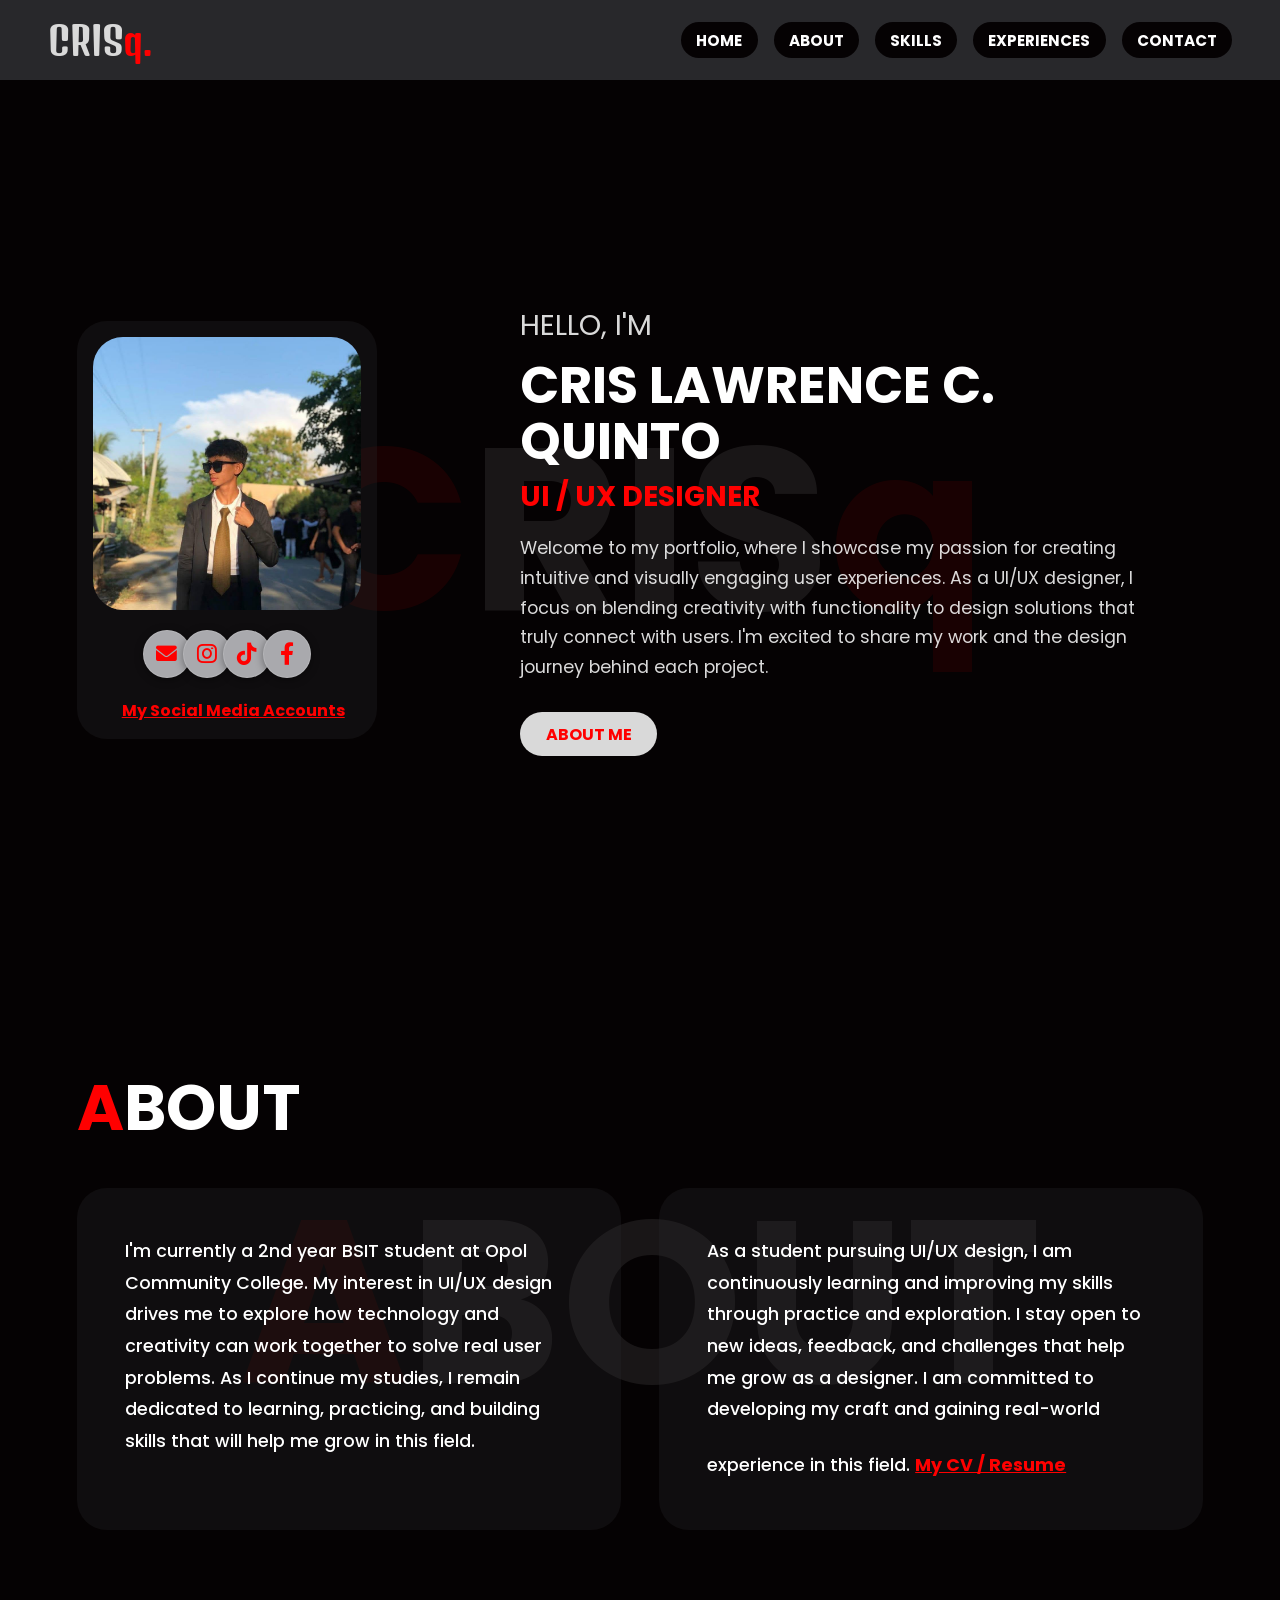
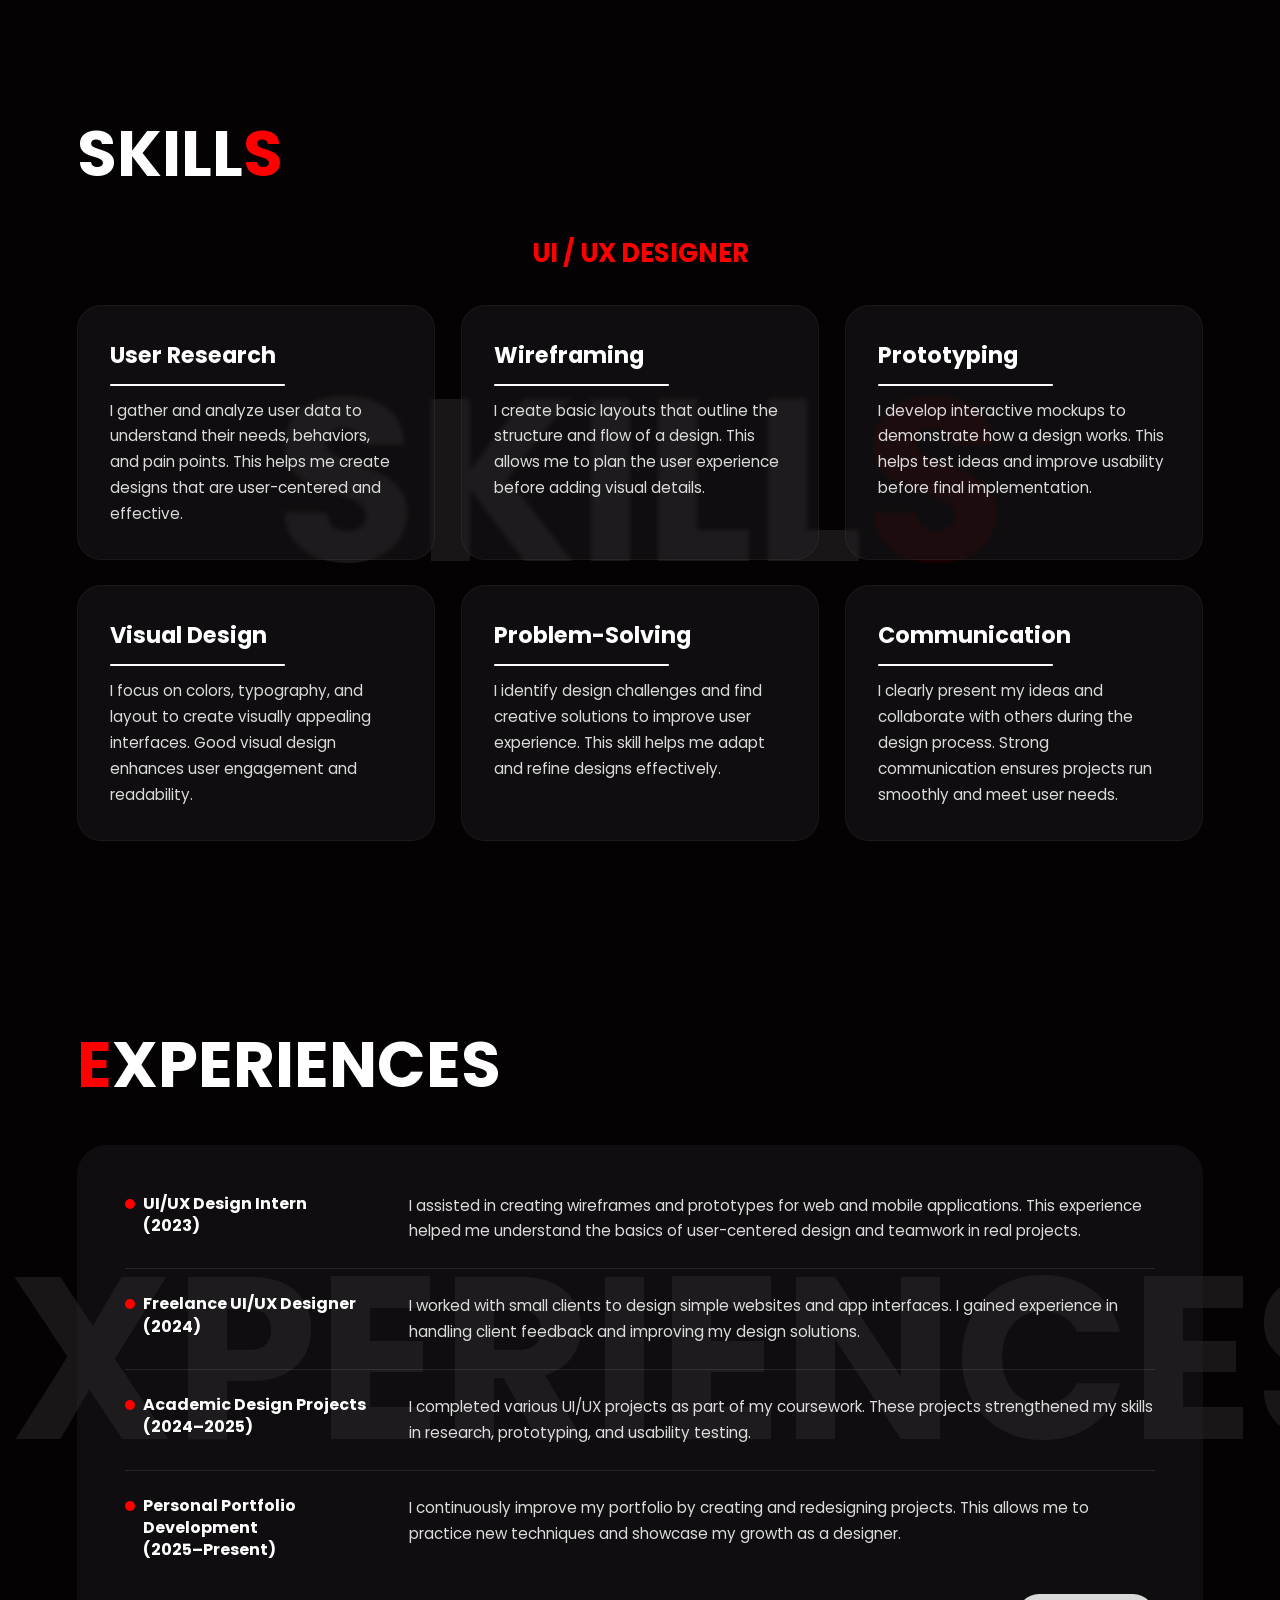
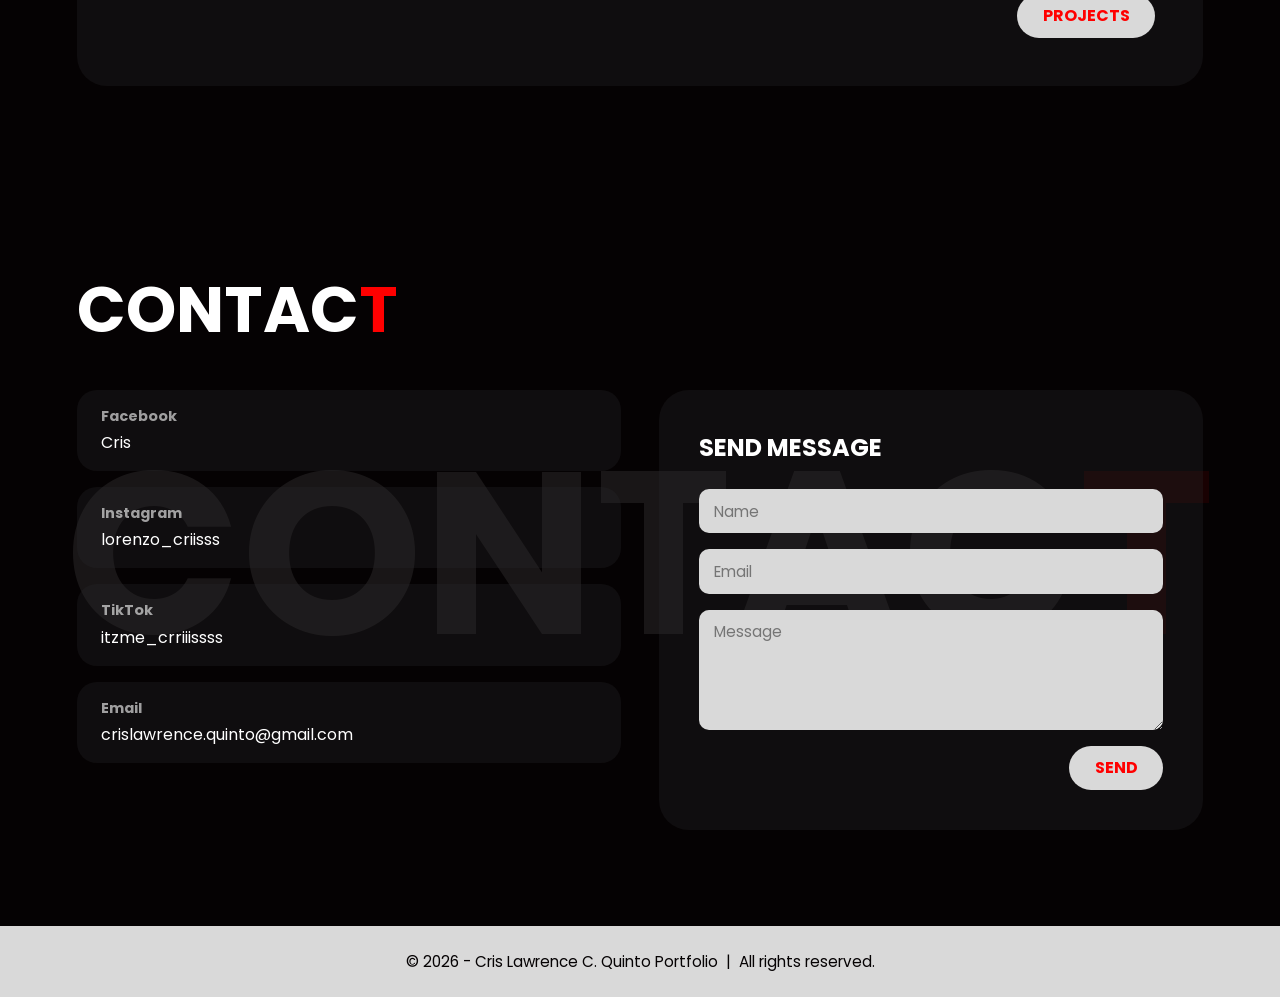
==== index.html @ 96221422 "first commit" ====
<!doctype html>
<html lang="en">
  <head>
    <meta charset="UTF-8" />
    <meta name="viewport" content="width=device-width, initial-scale=1.0" />
    <title>Cris Lawrence C. Quinto — UI/UX Designer</title>
    <!-- Google Fonts + Font Awesome 6 (free CDN) -->
    <link
      href="https://fonts.googleapis.com/css2?family=Poppins:wght@400;700&family=Denk+One&display=swap"
      rel="stylesheet"
    />
    <link
      rel="stylesheet"
      href="https://cdnjs.cloudflare.com/ajax/libs/font-awesome/6.0.0-beta3/css/all.min.css"
    />
    <link rel="stylesheet" href="styles.css" />
  </head>
  <body>
    <!-- NAV -->
    <nav>
      <a href="#home" class="logo">CRIS<span>q.</span></a>
      <div class="nav-links">
        <a href="#home">HOME</a>
        <a href="#about">ABOUT</a>
        <a href="#skills">SKILLS</a>
        <a href="#experiences">EXPERIENCES</a>
        <a href="#contact">CONTACT</a>
      </div>
      <button
        class="hamburger"
        onclick="document.getElementById('mobileMenu').classList.add('open')"
        aria-label="Open menu"
      >
        <span></span><span></span><span></span>
      </button>
    </nav>

    <div class="mobile-menu" id="mobileMenu">
      <button
        class="mobile-close"
        onclick="document.getElementById('mobileMenu').classList.remove('open')"
        aria-label="Close menu"
      >
        ✕
      </button>
      <a
        href="#home"
        onclick="document.getElementById('mobileMenu').classList.remove('open')"
        >HOME</a
      >
      <a
        href="#about"
        onclick="document.getElementById('mobileMenu').classList.remove('open')"
        >ABOUT</a
      >
      <a
        href="#skills"
        onclick="document.getElementById('mobileMenu').classList.remove('open')"
        >SKILLS</a
      >
      <a
        href="#experiences"
        onclick="document.getElementById('mobileMenu').classList.remove('open')"
        >EXPERIENCES</a
      >
      <a
        href="#contact"
        onclick="document.getElementById('mobileMenu').classList.remove('open')"
        >CONTACT</a
      >
    </div>

    <section id="home">
      <div class="watermark">
        <span class="r">C</span>RIS<span class="r">q</span>
      </div>
      <div class="user-inner section-content">
        <div class="user-photo">
          <img src="images/profileimg.jpg" alt="Cris Lawrence C. Quinto" />
          <div class="social-cluster">
            <a
              href="mailto:crislawrence.quinto@gmail.com"
              class="social-icon-link email-icon"
              aria-label="Gmail"
              target="_blank"
              rel="noopener noreferrer"
            >
              <i class="fas fa-envelope"></i>
            </a>
            <a
              href="https://instagram.com/lorenzo_criisss"
              class="social-icon-link"
              aria-label="Instagram"
              target="_blank"
              rel="noopener noreferrer"
            >
              <i class="fab fa-instagram"></i>
            </a>
            <a
              href="https://tiktok.com/@itzme_crriiissss"
              class="social-icon-link"
              aria-label="TikTok"
              target="_blank"
              rel="noopener noreferrer"
            >
              <i class="fab fa-tiktok"></i>
            </a>
            <a
              href="https://facebook.com/Cris"
              class="social-icon-link"
              aria-label="Facebook"
              target="_blank"
              rel="noopener noreferrer"
            >
              <i class="fab fa-facebook-f"></i>
            </a>
          </div>
          <a href="#contact" class="social-link">My Social Media Accounts</a>
        </div>
        <div class="user-text">
          <p class="greeting">HELLO, I'M</p>
          <h1>CRIS LAWRENCE C. QUINTO</h1>
          <p class="role">UI / UX DESIGNER</p>
          <p class="bio">
            Welcome to my portfolio, where I showcase my passion for creating
            intuitive and visually engaging user experiences. As a UI/UX
            designer, I focus on blending creativity with functionality to
            design solutions that truly connect with users. I'm excited to share
            my work and the design journey behind each project.
          </p>
          <div class="user-actions">
            <a href="#about" class="btn">ABOUT ME</a>
          </div>
        </div>
      </div>
    </section>

    <!-- ABOUT -->
    <section id="about">
      <div class="watermark"><span class="r">A</span>BOUT</div>
      <div class="section-content">
        <h2 class="section-title"><span class="r">A</span>BOUT</h2>
        <div class="about-grid">
          <div class="card">
            I'm currently a 2nd year BSIT student at Opol Community College. My
            interest in UI/UX design drives me to explore how technology and
            creativity can work together to solve real user problems. As I
            continue my studies, I remain dedicated to learning, practicing, and
            building skills that will help me grow in this field.
          </div>
          <div class="card">
            As a student pursuing UI/UX design, I am continuously learning and
            improving my skills through practice and exploration. I stay open to
            new ideas, feedback, and challenges that help me grow as a designer.
            I am committed to developing my craft and gaining real-world
            experience in this field.
            <a href="./resume.html" class="cv-link">My CV / Resume</a>
          </div>
        </div>
      </div>
    </section>

    <!-- SKILLS SECTION -->
    <section id="skills">
      <div class="watermark"><span>SKILL</span><span class="r">S</span></div>
      <div class="section-content">
        <h2 class="section-title">SKILL<span class="r">S</span></h2>
        <p class="skills-subtitle">UI / UX DESIGNER</p>
        <div class="skills-grid">
          <!-- User Research Card + image -->
          <div class="skill-card">
            <h3>User Research</h3>
            <div class="skill-divider"></div>
            <p>
              I gather and analyze user data to understand their needs,
              behaviors, and pain points. This helps me create designs that are
              user-centered and effective.
            </p>
            <div class="skill-image-overlay">
              <img
                src="images/User Research.jpg"
                alt="User Research visualization"
              />
            </div>
          </div>
          <!-- Wireframing Card -->
          <div class="skill-card">
            <h3>Wireframing</h3>
            <div class="skill-divider"></div>
            <p>
              I create basic layouts that outline the structure and flow of a
              design. This allows me to plan the user experience before adding
              visual details.
            </p>
            <div class="skill-image-overlay">
              <img src="images/Wireframing.jpg" alt="Wireframing concept" />
            </div>
          </div>
          <!-- Prototyping Card -->
          <div class="skill-card">
            <h3>Prototyping</h3>
            <div class="skill-divider"></div>
            <p>
              I develop interactive mockups to demonstrate how a design works.
              This helps test ideas and improve usability before final
              implementation.
            </p>
            <div class="skill-image-overlay">
              <img src="images/Prototyping.jpg" alt="Prototyping demo" />
            </div>
          </div>
          <!-- Visual Design Card -->
          <div class="skill-card">
            <h3>Visual Design</h3>
            <div class="skill-divider"></div>
            <p>
              I focus on colors, typography, and layout to create visually
              appealing interfaces. Good visual design enhances user engagement
              and readability.
            </p>
            <div class="skill-image-overlay">
              <img
                src="images/visualdesign.jpg"
                alt="Visual design inspiration"
              />
            </div>
          </div>
          <!-- Problem-Solving Card -->
          <div class="skill-card">
            <h3>Problem-Solving</h3>
            <div class="skill-divider"></div>
            <p>
              I identify design challenges and find creative solutions to
              improve user experience. This skill helps me adapt and refine
              designs effectively.
            </p>
            <div class="skill-image-overlay">
              <img
                src="images/Problem-Solving.jpg"
                alt="Problem solving approach"
              />
            </div>
          </div>
          <!-- Communication Card -->
          <div class="skill-card">
            <h3>Communication</h3>
            <div class="skill-divider"></div>
            <p>
              I clearly present my ideas and collaborate with others during the
              design process. Strong communication ensures projects run smoothly
              and meet user needs.
            </p>
            <div class="skill-image-overlay">
              <img
                src="images/Communication.jpg"
                alt="Communication & teamwork"
              />
            </div>
          </div>
        </div>
      </div>
    </section>

    <!-- EXPERIENCES -->
    <section id="experiences">
      <div class="watermark"><span class="r">E</span>XPERIENCES</div>
      <div class="section-content">
        <h2 class="section-title"><span class="r">E</span>XPERIENCES</h2>
        <div class="exp-container">
          <div class="exp-list">
            <div class="exp-item">
              <div class="exp-left">
                <div class="exp-dot"></div>
                <div class="exp-title">UI/UX Design Intern<br />(2023)</div>
              </div>
              <p class="exp-desc">
                I assisted in creating wireframes and prototypes for web and
                mobile applications. This experience helped me understand the
                basics of user-centered design and teamwork in real projects.
              </p>
            </div>
            <div class="exp-item">
              <div class="exp-left">
                <div class="exp-dot"></div>
                <div class="exp-title">
                  Freelance UI/UX Designer<br />(2024)
                </div>
              </div>
              <p class="exp-desc">
                I worked with small clients to design simple websites and app
                interfaces. I gained experience in handling client feedback and
                improving my design solutions.
              </p>
            </div>
            <div class="exp-item">
              <div class="exp-left">
                <div class="exp-dot"></div>
                <div class="exp-title">
                  Academic Design Projects<br />(2024–2025)
                </div>
              </div>
              <p class="exp-desc">
                I completed various UI/UX projects as part of my coursework.
                These projects strengthened my skills in research, prototyping,
                and usability testing.
              </p>
            </div>
            <div class="exp-item">
              <div class="exp-left">
                <div class="exp-dot"></div>
                <div class="exp-title">
                  Personal Portfolio Development<br />(2025–Present)
                </div>
              </div>
              <p class="exp-desc">
                I continuously improve my portfolio by creating and redesigning
                projects. This allows me to practice new techniques and showcase
                my growth as a designer.
              </p>
            </div>
          </div>
          <div class="exp-cta">
            <a href="./projects.html" class="btn">PROJECTS</a>
          </div>
        </div>
      </div>
    </section>

    <!-- CONTACT -->
    <section id="contact">
      <div class="watermark">CONTAC<span class="r">T</span></div>
      <div class="section-content">
        <h2 class="section-title">CONTAC<span class="r">T</span></h2>
        <div class="contact-grid">
          <div class="contact-info">
            <div class="contact-item">
              <div class="label">Facebook</div>
              <div class="value">Cris</div>
            </div>
            <div class="contact-item">
              <div class="label">Instagram</div>
              <div class="value">lorenzo_criisss</div>
            </div>
            <div class="contact-item">
              <div class="label">TikTok</div>
              <div class="value">itzme_crriiissss</div>
            </div>
            <div class="contact-item">
              <div class="label">Email</div>
              <div class="value">crislawrence.quinto@gmail.com</div>
            </div>
          </div>
          <div class="contact-form">
            <h3>SEND MESSAGE</h3>
            <input type="text" placeholder="Name" />
            <input type="email" placeholder="Email" />
            <textarea placeholder="Message"></textarea>
            <div style="display: flex; justify-content: flex-end">
              <button class="btn">SEND</button>
            </div>
          </div>
        </div>
      </div>
    </section>

    <!-- FOOTER -->
    <footer>
      © 2026 - Cris Lawrence C. Quinto Portfolio &nbsp;|&nbsp; All rights
      reserved.
    </footer>
  </body>
</html>
---- styles.css ----
*,
*::before,
*::after {
  box-sizing: border-box;
  margin: 0;
  padding: 0;
}

:root {
  --red: #ff0000;
  --dark: #050203;
  --card-bg: rgba(40, 40, 43, 0.3);
  --nav-bg: #28282b;
  --light: #d9d9d9;
}

html {
  scroll-behavior: smooth;
}

body {
  font-family: "Poppins", sans-serif;
  background: var(--dark);
  color: white;
  overflow-x: hidden;
}

/* ── NAV ── */
nav {
  position: sticky;
  top: 0;
  z-index: 100;
  background: var(--nav-bg);
  padding: 0 clamp(1rem, 4vw, 3rem);
  height: 80px;
  display: flex;
  align-items: center;
  justify-content: space-between;
  gap: 1rem;
}

.logo {
  font-family: "Denk One", sans-serif;
  font-size: clamp(1.5rem, 3vw, 2.5rem);
  color: #d9d9d9;
  text-decoration: none;
  white-space: nowrap;
}
.logo span {
  color: var(--red);
}

.nav-links {
  display: flex;
  gap: clamp(0.4rem, 1.5vw, 1rem);
  flex-wrap: wrap;
  justify-content: flex-end;
}

.nav-links a {
  background: var(--dark);
  color: white;
  text-decoration: none;
  font-weight: 700;
  font-size: clamp(0.65rem, 1.2vw, 0.95rem);
  padding: 0.45em 1em;
  border-radius: 40px;
  transition:
    background 0.2s,
    color 0.2s;
  white-space: nowrap;
}
.nav-links a:hover {
  background: var(--red);
}

.hamburger {
  display: none;
  flex-direction: column;
  gap: 5px;
  cursor: pointer;
  background: none;
  border: none;
  padding: 4px;
}
.hamburger span {
  display: block;
  width: 26px;
  height: 3px;
  background: white;
  border-radius: 2px;
  transition: transform 0.3s;
}

.mobile-menu {
  display: none;
  position: fixed;
  inset: 0;
  background: rgba(5, 2, 3, 0.97);
  z-index: 200;
  flex-direction: column;
  align-items: center;
  justify-content: center;
  gap: 1.5rem;
}
.mobile-menu.open {
  display: flex;
}
.mobile-menu a {
  color: white;
  text-decoration: none;
  font-size: 1.8rem;
  font-weight: 700;
  transition: color 0.2s;
}
.mobile-menu a:hover {
  color: var(--red);
}
.mobile-close {
  position: absolute;
  top: 1.5rem;
  right: 1.5rem;
  background: none;
  border: none;
  color: white;
  font-size: 2rem;
  cursor: pointer;
}

/* ── SECTIONS ── */
section {
  background: var(--dark);
  padding: clamp(3rem, 8vw, 6rem) clamp(1.5rem, 6vw, 7rem);
  position: relative;
  overflow: hidden;
}

.watermark {
  position: absolute;
  top: 50%;
  left: 50%;
  transform: translate(-50%, -50%);
  font-size: clamp(5rem, 18vw, 22rem);
  font-weight: 700;
  opacity: 0.08;
  white-space: nowrap;
  pointer-events: none;
  z-index: 0;
  line-height: 1;
}
.watermark .r {
  color: var(--red);
}

.section-content {
  position: relative;
  z-index: 1;
}

.section-title {
  font-size: clamp(2rem, 5vw, 5rem);
  font-weight: 700;
  margin-bottom: clamp(1.5rem, 4vw, 3rem);
  line-height: 1;
}
.section-title .r {
  color: var(--red);
}

/* ── user ── */
#home {
  min-height: 100svh;
  display: flex;
  align-items: center;
}

.user-inner {
  display: grid;
  grid-template-columns: 1fr 1.8fr;
  gap: clamp(2rem, 5vw, 4rem);
  align-items: center;
  position: relative;
  z-index: 1;
  width: 100%;
}

.user-photo {
  width: min(300px, 100%);
  aspect-ratio: 1;
  border-radius: 30px;
  object-fit: cover;
  background: var(--card-bg);
  display: flex;
  flex-direction: column;
  align-items: center;
  justify-content: space-between;
  gap: 1rem;
  padding: 1rem;
}

.user-photo img {
  width: 100%;
  height: auto;
  border-radius: 30px;
  object-fit: cover;
  display: block;
}

.social-cluster {
  display: flex;
  justify-content: center;
  align-items: center;
  gap: 0rem;
  flex-wrap: wrap;
  margin-top: 0.25rem;
  margin-bottom: 0.25rem;
}
.social-icon-link {
  display: inline-flex;
  align-items: center;
  justify-content: center;
  background: #a9a9ad;
  color: var(--red);
  font-size: 1.6rem;
  width: 48px;
  height: 48px;
  border-radius: 50%;
  transition: all 0.2s ease;
  text-decoration: none;
  margin-left: -8px;
  box-shadow: 0 2px 8px rgba(0, 0, 0, 0.4);
  border: 1px solid rgba(255, 255, 255, 0.15);
}
.social-icon-link:first-child {
  margin-left: 0;
}
.social-icon-link:hover {
  background: var(--red);
  color: white;
  transform: translateY(-3px);
}
.social-icon-link .fab,
.social-icon-link .fas {
  font-size: 1.4rem;
}
.social-icon-link.email-icon .fas {
  font-size: 1.3rem;
}

.user-text .greeting {
  font-size: clamp(1rem, 2.5vw, 1.8rem);
  font-weight: 400;
  opacity: 0.85;
}

.user-text h1 {
  font-size: clamp(1.4rem, 4vw, 3.5rem);
  font-weight: 700;
  line-height: 1.1;
  margin: 0.2em 0 0.1em;
}

.user-text .role {
  font-size: clamp(1rem, 2.2vw, 2rem);
  font-weight: 700;
  color: var(--red);
  margin-bottom: 1rem;
}

.user-text .bio {
  font-size: clamp(0.85rem, 1.5vw, 1.1rem);
  line-height: 1.7;
  opacity: 0.85;
  max-width: 640px;
  margin-bottom: 1.8rem;
}

.user-actions {
  display: flex;
  flex-wrap: wrap;
  align-items: center;
  gap: 1rem;
}

.btn {
  background: var(--light);
  color: var(--red);
  font-family: "Poppins", sans-serif;
  font-weight: 700;
  font-size: clamp(0.8rem, 1.3vw, 1rem);
  padding: 0.6em 1.6em;
  border-radius: 40px;
  border: none;
  cursor: pointer;
  text-decoration: none;
  transition:
    background 0.2s,
    color 0.2s;
  display: inline-block;
}
.btn:hover {
  background: var(--red);
  color: white;
}

.social-link {
  color: var(--red);
  font-weight: 700;
  font-size: clamp(0.8rem, 1.3vw, 1rem);
  text-decoration: underline;
  transition: opacity 0.2s;
  margin-left: 0.8rem;
}
.social-link:hover {
  opacity: 0.7;
}

/* ── ABOUT ── */
.about-grid {
  display: grid;
  grid-template-columns: 1fr 1fr;
  gap: clamp(1rem, 3vw, 2.5rem);
}

.card {
  background: var(--card-bg);
  border-radius: 30px;
  padding: clamp(1.5rem, 4vw, 3rem);
  font-size: clamp(0.85rem, 1.4vw, 1.1rem);
  line-height: 1.8;
  font-weight: 500;
}

.cv-link {
  color: var(--red);
  font-weight: 700;
  font-size: clamp(0.85rem, 1.4vw, 1.1rem);
  text-decoration: underline;
  display: inline-block;
  margin-top: 1.5rem;
}

/* ── SKILLS (with hover image effect) ── */
.skills-subtitle {
  font-size: clamp(1rem, 2vw, 1.8rem);
  font-weight: 700;
  color: var(--red);
  margin-bottom: 2rem;
  text-align: center;
}

.skills-grid {
  display: grid;
  grid-template-columns: repeat(auto-fit, minmax(min(280px, 100%), 1fr));
  gap: clamp(1rem, 2vw, 1.8rem);
}

/* skill card container for hover image */
.skill-card {
  background: var(--card-bg);
  border-radius: 24px;
  padding: clamp(1.2rem, 3vw, 2rem);
  transition: all 0.3s ease;
  cursor: pointer;
  position: relative;
  backdrop-filter: blur(2px);
  border: 1px solid rgba(255, 255, 255, 0.05);
}

/* hidden image overlay that appears on hover */
.skill-image-overlay {
  position: fixed;
  bottom: 30px;
  right: 30px;
  width: 220px;
  height: 220px;
  border-radius: 20px;
  overflow: hidden;
  opacity: 0;
  visibility: hidden;
  transition: all 0.4s cubic-bezier(0.2, 0.9, 0.4, 1.1);
  z-index: 300;
  pointer-events: none;
  box-shadow:
    0 20px 35px rgba(0, 0, 0, 0.5),
    0 0 0 2px rgba(255, 0, 0, 0.3);
  background: #1e1e20;
  backdrop-filter: blur(4px);
}

.skill-image-overlay img {
  width: 100%;
  height: 100%;
  object-fit: cover;
  display: block;
  transition: transform 0.3s ease;
}

/* when hovering skill-card, show the associated image */
.skill-card:hover .skill-image-overlay {
  opacity: 1;
  visibility: visible;
  transform: scale(1) translateY(-8px);
}

/* make image subtle glow on hover */
.skill-card:hover .skill-image-overlay img {
  transform: scale(1.02);
}

/* inner text improvements */
.skill-card h3 {
  font-size: clamp(1rem, 1.8vw, 1.4rem);
  font-weight: 700;
  margin-bottom: 0.5rem;
  position: relative;
  z-index: 2;
}

.skill-card p {
  font-size: clamp(0.8rem, 1.3vw, 0.95rem);
  line-height: 1.7;
  opacity: 0.85;
  position: relative;
  z-index: 2;
}

.skill-divider {
  width: 60%;
  height: 2px;
  background: white;
  margin: 0.75rem 0;
  border-radius: 2px;
  position: relative;
  z-index: 2;
}

/* subtle hover elevation for whole card */
.skill-card:hover {
  background: rgba(50, 50, 55, 0.5);
  transform: translateY(-5px);
  border-color: rgba(255, 0, 0, 0.4);
}

/* responsive adjustments: on smaller screens the overlay moves to bottom-center */
@media (max-width: 768px) {
  .skill-image-overlay {
    width: 160px;
    height: 160px;
    bottom: 15px;
    right: 15px;
  }
}
@media (max-width: 550px) {
  .skill-image-overlay {
    width: 130px;
    height: 130px;
    bottom: 10px;
    right: 10px;
  }
}

/* ── EXPERIENCES ── */
.exp-container {
  background: var(--card-bg);
  border-radius: 30px;
  padding: clamp(1.5rem, 4vw, 3rem);
}

.exp-list {
  display: grid;
  gap: 1.5rem;
}

.exp-item {
  display: grid;
  grid-template-columns: minmax(180px, 260px) 1fr;
  gap: 1.5rem;
  align-items: start;
  padding-bottom: 1.5rem;
  border-bottom: 1px solid rgba(255, 255, 255, 0.1);
}
.exp-item:last-child {
  border-bottom: none;
  padding-bottom: 0;
}

.exp-left {
  display: flex;
  align-items: flex-start;
  gap: 0.5rem;
}

.exp-dot {
  width: 10px;
  height: 10px;
  border-radius: 50%;
  background: var(--red);
  margin-top: 6px;
  flex-shrink: 0;
}

.exp-title {
  font-size: clamp(0.85rem, 1.4vw, 1rem);
  font-weight: 700;
  line-height: 1.4;
}

.exp-desc {
  font-size: clamp(0.8rem, 1.3vw, 0.95rem);
  line-height: 1.7;
  opacity: 0.85;
}

.exp-cta {
  margin-top: 2rem;
  display: flex;
  justify-content: flex-end;
}

/* ── CONTACT ── */
.contact-grid {
  display: grid;
  grid-template-columns: 1fr 1fr;
  gap: clamp(1rem, 3vw, 2.5rem);
  align-items: start;
}

.contact-info {
  display: flex;
  flex-direction: column;
  gap: 1rem;
}

.contact-item {
  background: var(--card-bg);
  border-radius: 20px;
  padding: 1rem 1.5rem;
}
.contact-item .label {
  font-size: clamp(0.75rem, 1.2vw, 0.9rem);
  font-weight: 700;
  opacity: 0.6;
  margin-bottom: 0.2rem;
}
.contact-item .value {
  font-size: clamp(0.85rem, 1.4vw, 1rem);
  font-weight: 400;
}

.contact-form {
  background: var(--card-bg);
  border-radius: 30px;
  padding: clamp(1.5rem, 4vw, 2.5rem);
  display: flex;
  flex-direction: column;
  gap: 1rem;
}

.contact-form h3 {
  font-size: clamp(1rem, 2vw, 1.5rem);
  font-weight: 700;
  margin-bottom: 0.5rem;
}

.contact-form input,
.contact-form textarea {
  width: 100%;
  background: var(--light);
  border: none;
  border-radius: 10px;
  padding: 0.7em 1em;
  font-family: "Poppins", sans-serif;
  font-size: clamp(0.8rem, 1.3vw, 0.95rem);
  color: #111;
  outline: none;
  resize: vertical;
}

.contact-form textarea {
  min-height: 120px;
}

.form-row {
  display: flex;
  gap: 0.8rem;
  align-items: flex-end;
}
.form-row input {
  flex: 1;
}

/* ── FOOTER ── */
footer {
  background: var(--light);
  color: var(--dark);
  text-align: center;
  padding: 1.5rem;
  font-size: clamp(0.75rem, 1.3vw, 0.95rem);
}

/* ── RESPONSIVE ── */
@media (max-width: 768px) {
  .nav-links {
    display: none;
  }
  .hamburger {
    display: flex;
  }

  .user-inner {
    grid-template-columns: 1fr;
    text-align: center;
  }
  .user-photo {
    margin: 0 auto;
  }
  .user-actions {
    justify-content: center;
  }

  .about-grid {
    grid-template-columns: 1fr;
  }
  .contact-grid {
    grid-template-columns: 1fr;
  }

  .exp-item {
    grid-template-columns: 1fr;
    gap: 0.5rem;
  }
}

@media (max-width: 500px) {
  .exp-title {
    font-size: 0.9rem;
  }
  .social-icon-link {
    width: 42px;
    height: 42px;
    font-size: 1.3rem;
  }
  .social-icon-link .fab,
  .social-icon-link .fas {
    font-size: 1.2rem;
  }
}
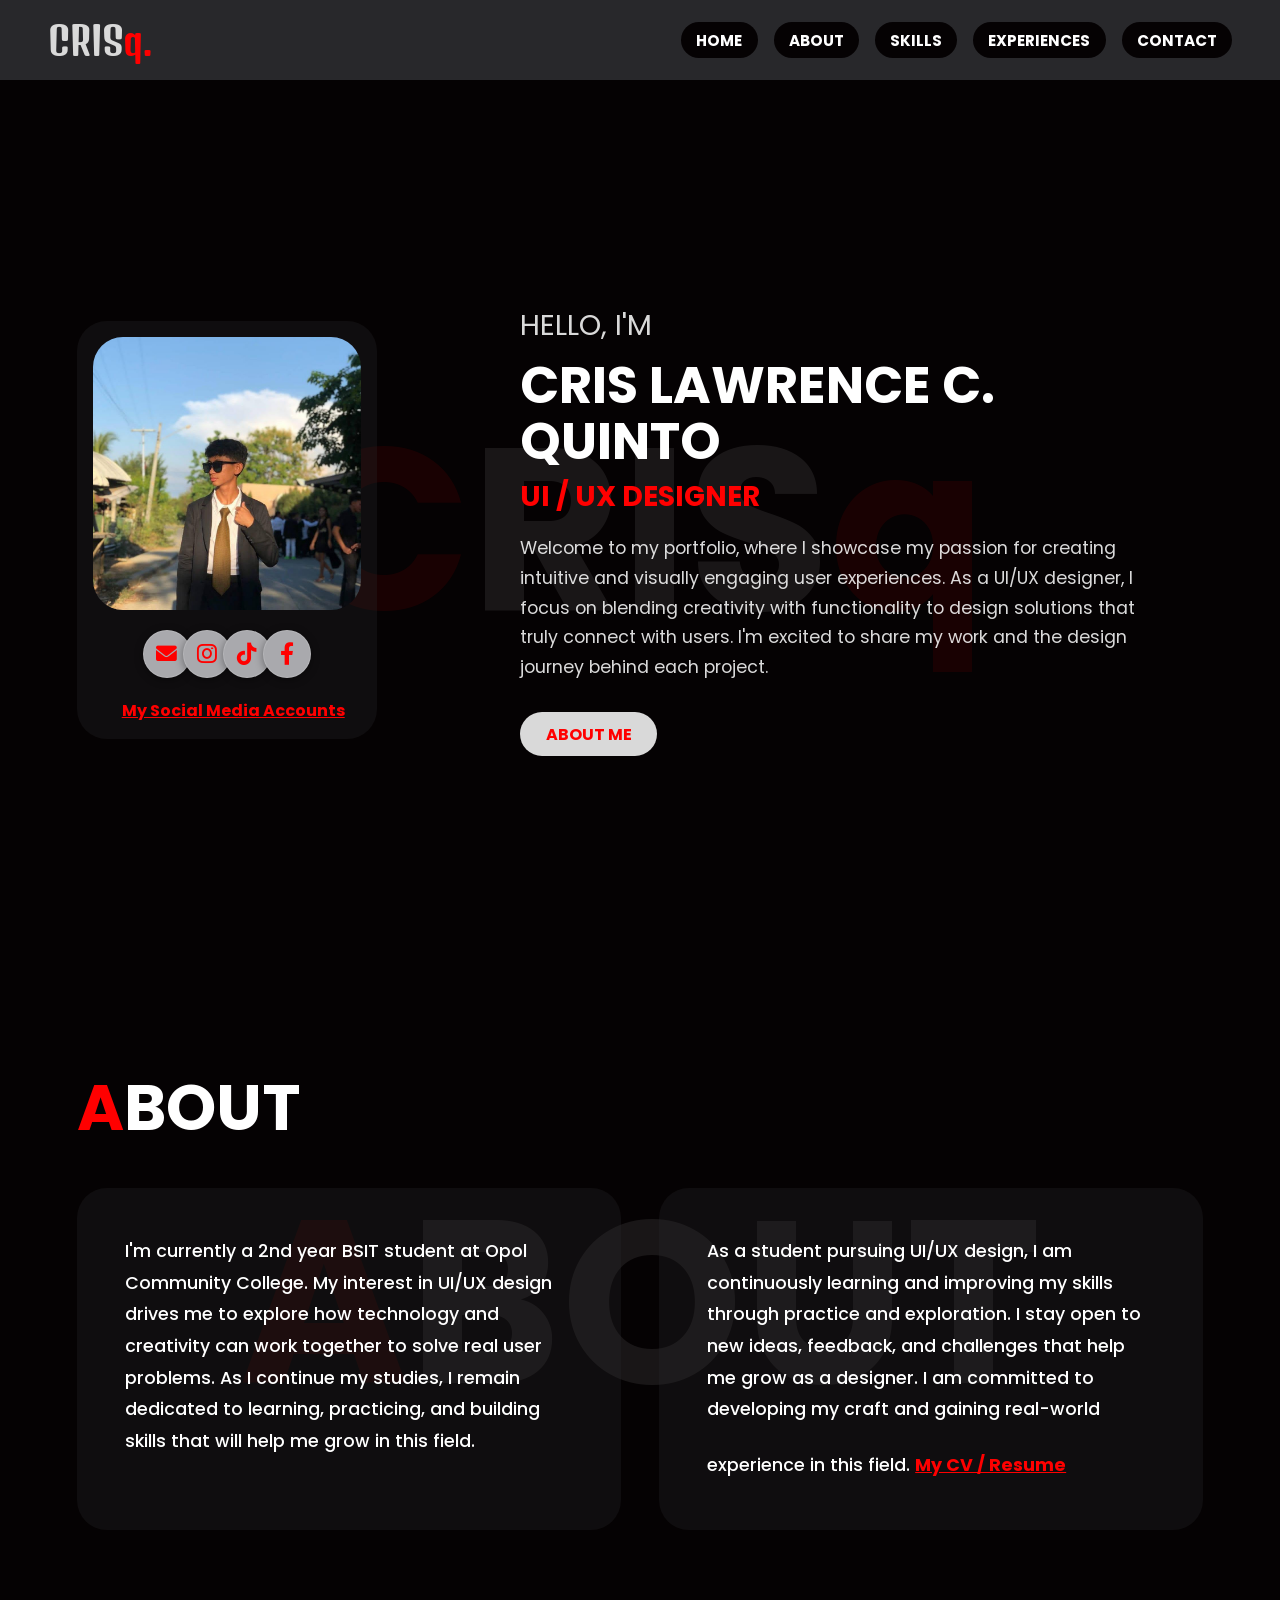
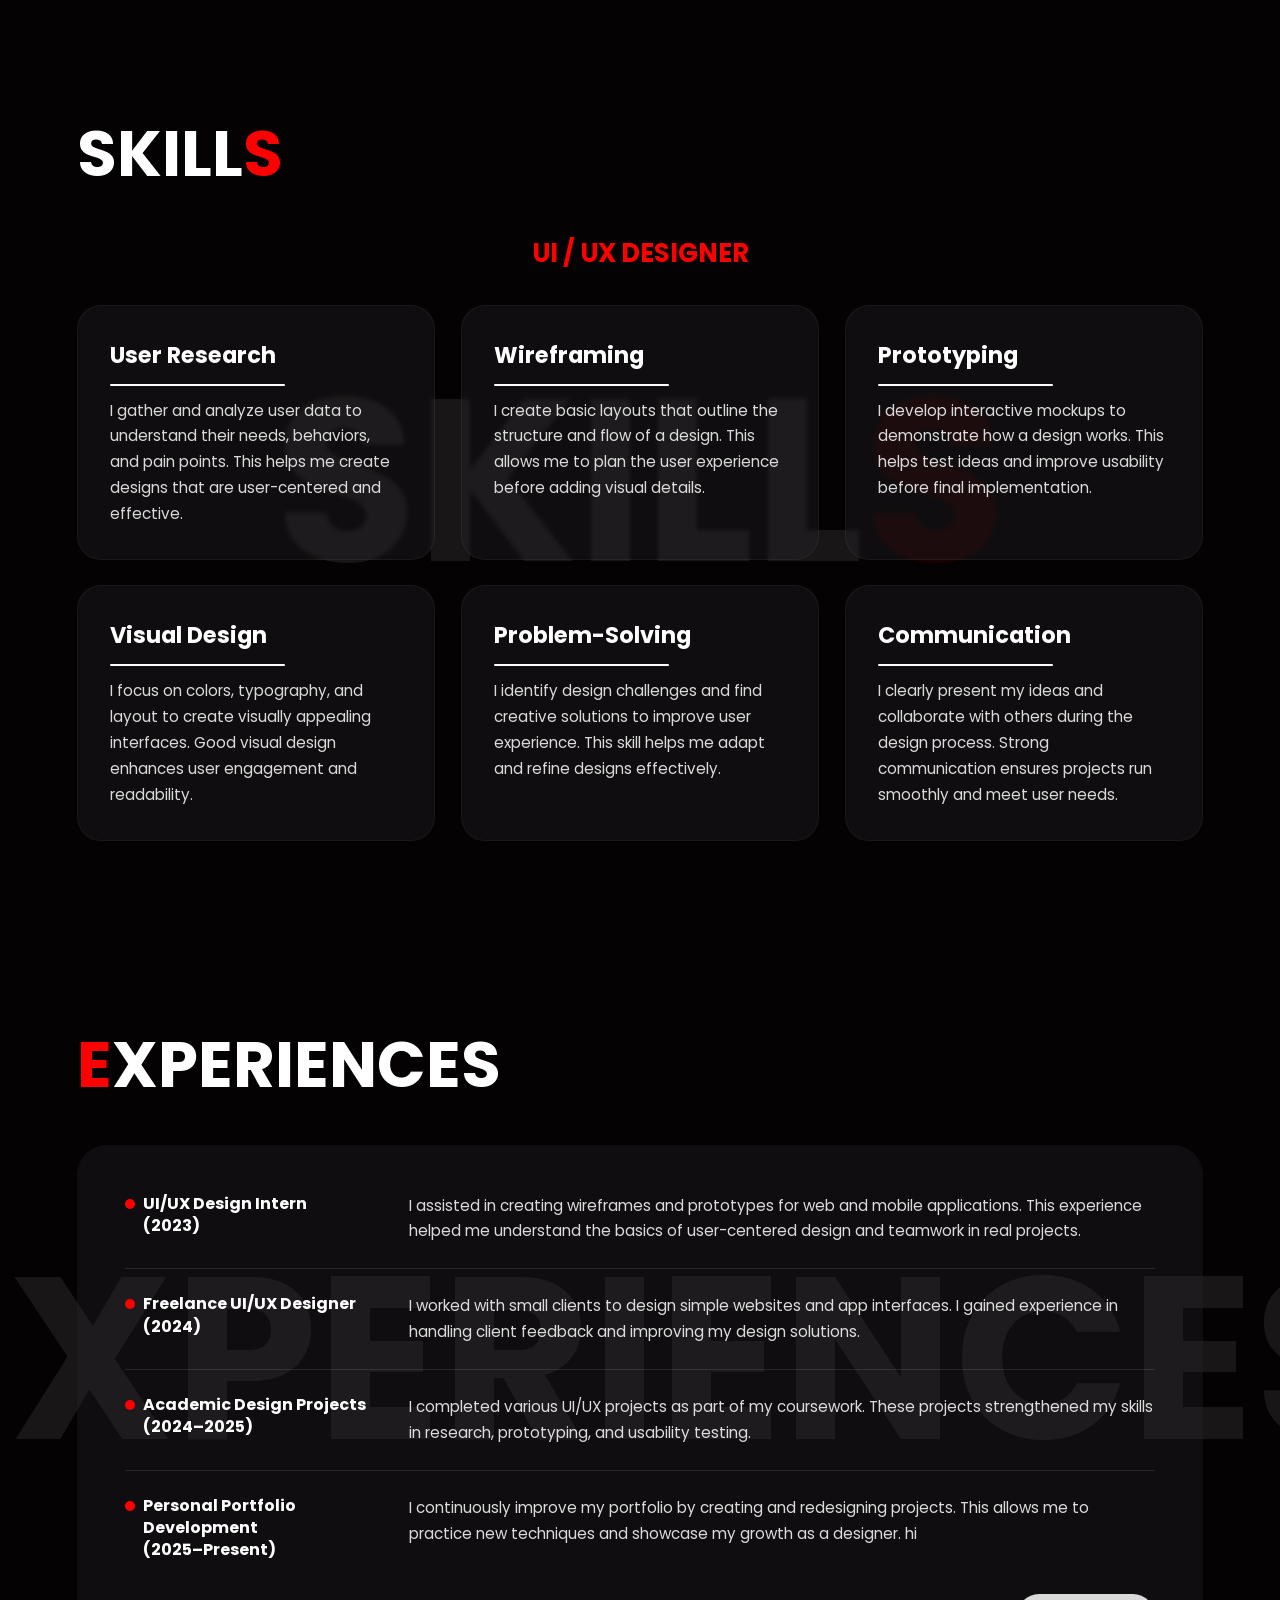
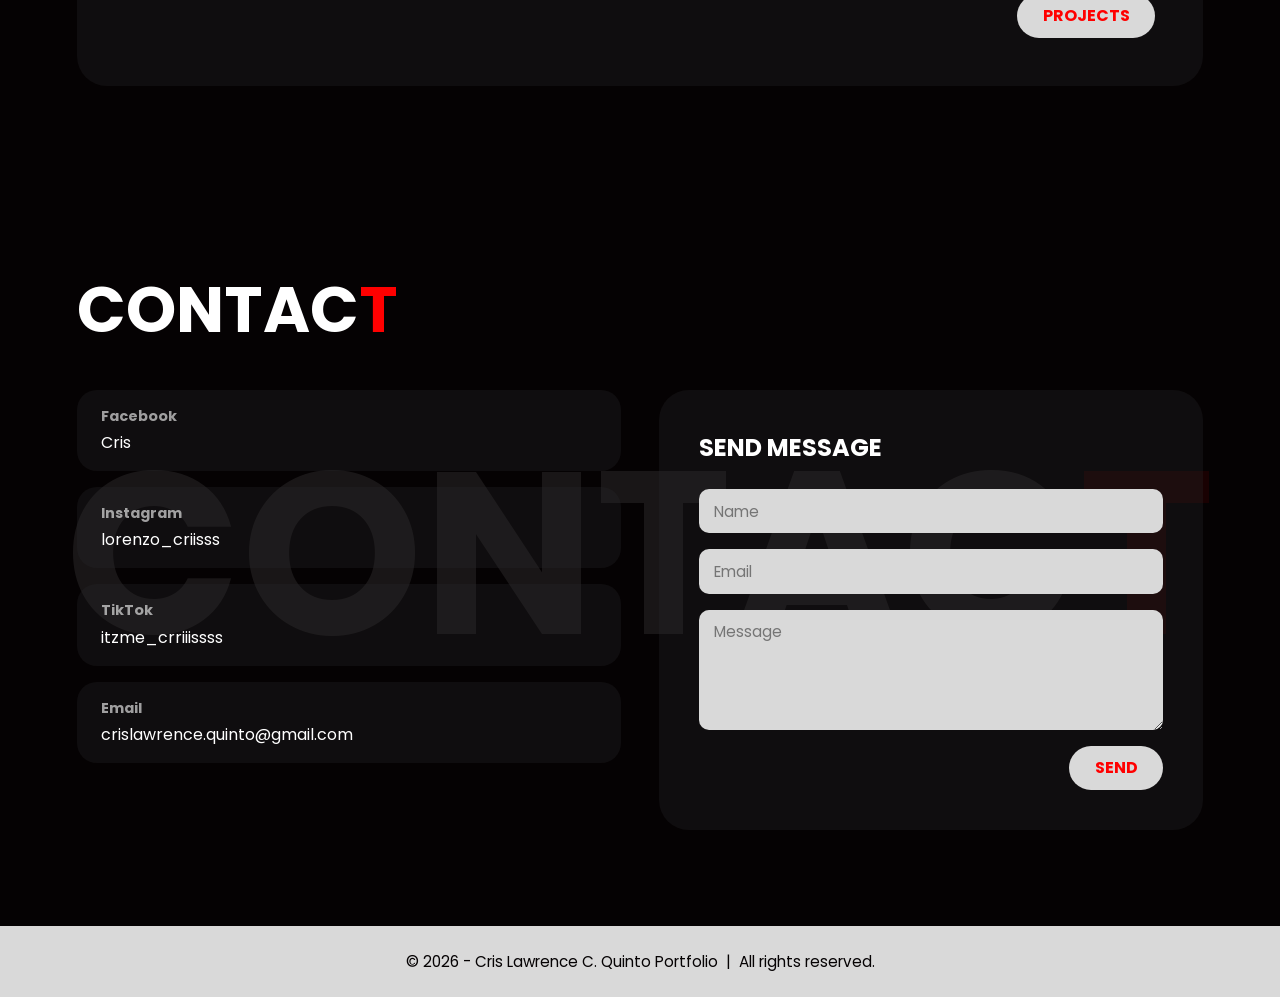
==== commit eb34a66b: "first commit" ====
--- a/index.html
+++ b/index.html
@@ -315,7 +315,7 @@
               <p class="exp-desc">
                 I continuously improve my portfolio by creating and redesigning
                 projects. This allows me to practice new techniques and showcase
-                my growth as a designer.
+                my growth as a designer. hi
               </p>
             </div>
           </div>
